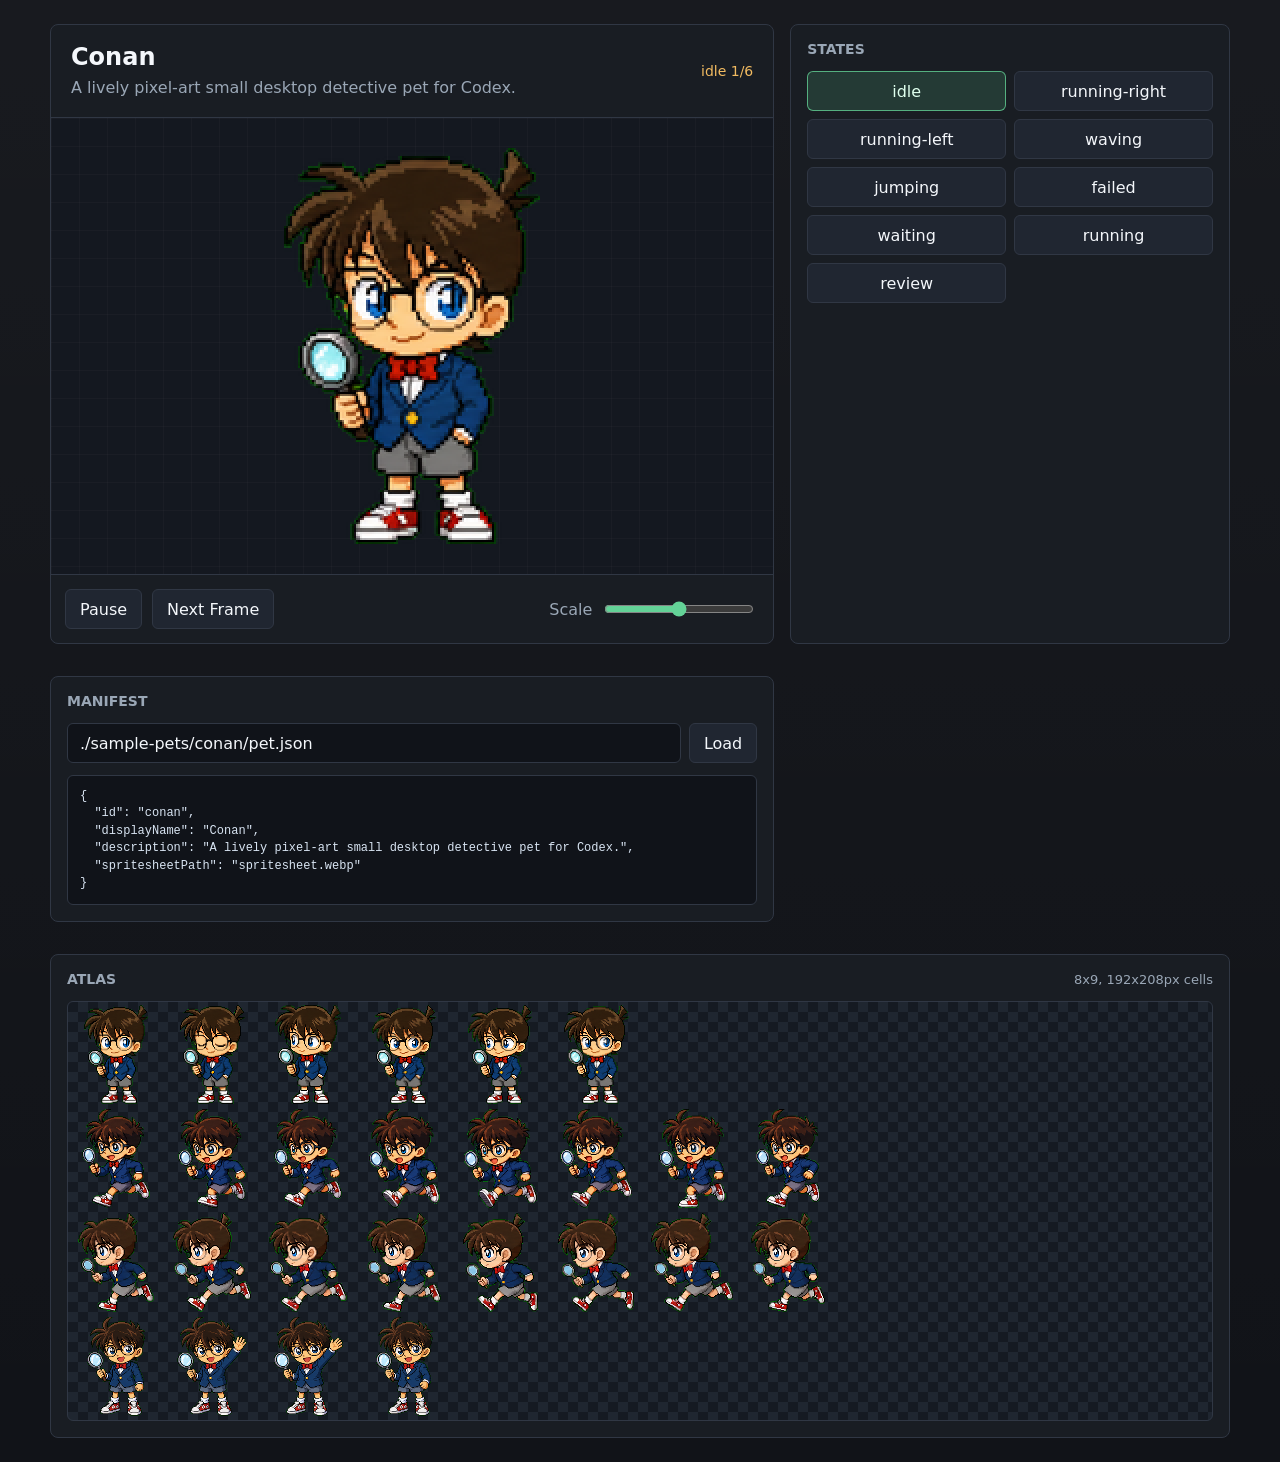
==== index.html @ fe74c302 "feat(runtime): 实现Codex宠物动画本地运行时 - 新增基于固定精灵图集的宠物动画渲染，支持九种状态播放 - 兼容宠物manifest格式，动态解析并加载本地JSON及精灵图 - 提供" ====
<!doctype html>
<html lang="en">
  <head>
    <meta charset="utf-8" />
    <meta name="viewport" content="width=device-width, initial-scale=1" />
    <title>LightPet</title>
    <link rel="icon" href="data:," />
    <link rel="stylesheet" href="./styles.css" />
  </head>
  <body>
    <main class="shell">
      <section class="stage" aria-label="Pet animation preview">
        <div class="topbar">
          <div>
            <h1 id="petName">LightPet</h1>
            <p id="petDescription"></p>
          </div>
          <div class="status" id="frameStatus"></div>
        </div>

        <div class="pet-zone">
          <div class="sprite-backdrop">
            <div id="sprite" class="sprite" aria-live="off"></div>
          </div>
        </div>

        <div class="transport" aria-label="Animation controls">
          <button id="playPause" type="button">Pause</button>
          <button id="nextFrame" type="button">Next Frame</button>
          <label class="scale-control">
            <span>Scale</span>
            <input id="scale" type="range" min="1" max="3" step="0.25" value="2" />
          </label>
        </div>
      </section>

      <section class="panel" aria-label="Animation state selector">
        <h2>States</h2>
        <div id="stateButtons" class="state-grid"></div>
      </section>

      <section class="panel" aria-label="Pet manifest">
        <h2>Manifest</h2>
        <form id="manifestForm" class="manifest-form">
          <input
            id="manifestUrl"
            type="text"
            value="./sample-pets/conan/pet.json"
            aria-label="Manifest URL"
          />
          <button type="submit">Load</button>
        </form>
        <pre id="manifestJson" class="json-view"></pre>
      </section>

      <section class="panel atlas-panel" aria-label="Spritesheet atlas">
        <div class="panel-title-row">
          <h2>Atlas</h2>
          <span id="atlasMeta"></span>
        </div>
        <div class="atlas-frame">
          <img id="atlasImage" alt="Pet spritesheet atlas" />
        </div>
      </section>
    </main>

    <script src="./app.js" type="module"></script>
  </body>
</html>
---- styles.css ----
:root {
  color-scheme: dark;
  --bg: #111318;
  --panel: #191d23;
  --panel-soft: #202631;
  --line: #303744;
  --text: #f4f7fb;
  --muted: #9aa7b6;
  --accent: #63d297;
  --accent-strong: #33b978;
  --amber: #f2bb61;
  --danger: #e66f7a;
}

* {
  box-sizing: border-box;
}

body {
  margin: 0;
  min-height: 100vh;
  background:
    linear-gradient(180deg, rgba(255, 255, 255, 0.03), rgba(255, 255, 255, 0)),
    var(--bg);
  color: var(--text);
  font-family:
    Inter, ui-sans-serif, system-ui, -apple-system, BlinkMacSystemFont, "Segoe UI", sans-serif;
}

button,
input {
  font: inherit;
}

button {
  border: 1px solid var(--line);
  border-radius: 6px;
  background: var(--panel-soft);
  color: var(--text);
  cursor: pointer;
  min-height: 40px;
  padding: 0 14px;
}

button:hover {
  border-color: #4b5667;
  background: #272e3a;
}

button.active {
  border-color: rgba(99, 210, 151, 0.78);
  background: rgba(99, 210, 151, 0.16);
  color: #dfffee;
}

.shell {
  width: min(1180px, calc(100vw - 32px));
  margin: 0 auto;
  padding: 24px 0;
  display: grid;
  grid-template-columns: minmax(320px, 1.4fr) minmax(300px, 0.85fr);
  gap: 16px;
}

.stage,
.panel {
  border: 1px solid var(--line);
  border-radius: 8px;
  background: var(--panel);
}

.stage {
  min-height: 620px;
  display: grid;
  grid-template-rows: auto 1fr auto;
  overflow: hidden;
}

.topbar {
  min-height: 78px;
  padding: 18px 20px;
  display: flex;
  align-items: center;
  justify-content: space-between;
  gap: 16px;
  border-bottom: 1px solid var(--line);
}

h1,
h2,
p {
  margin: 0;
}

h1 {
  font-size: 24px;
  font-weight: 720;
}

h2 {
  font-size: 14px;
  font-weight: 720;
  text-transform: uppercase;
  color: var(--muted);
  letter-spacing: 0;
}

#petDescription {
  margin-top: 6px;
  color: var(--muted);
  line-height: 1.4;
  max-width: 52ch;
}

.status {
  min-width: 142px;
  text-align: right;
  color: var(--amber);
  font-size: 14px;
  white-space: nowrap;
}

.pet-zone {
  min-height: 430px;
  display: grid;
  place-items: center;
  background:
    linear-gradient(90deg, rgba(255, 255, 255, 0.025) 1px, transparent 1px),
    linear-gradient(rgba(255, 255, 255, 0.025) 1px, transparent 1px),
    #141820;
  background-size: 28px 28px;
  overflow: hidden;
}

.sprite-backdrop {
  min-width: 264px;
  min-height: 286px;
  display: grid;
  place-items: center;
}

.sprite {
  width: 384px;
  height: 416px;
  background-repeat: no-repeat;
  image-rendering: pixelated;
  image-rendering: crisp-edges;
}

.transport {
  padding: 14px;
  border-top: 1px solid var(--line);
  display: flex;
  align-items: center;
  flex-wrap: wrap;
  gap: 10px;
}

.scale-control {
  margin-left: auto;
  min-width: 210px;
  color: var(--muted);
  display: flex;
  align-items: center;
  gap: 10px;
}

.scale-control input {
  width: 150px;
  accent-color: var(--accent);
}

.panel {
  padding: 16px;
  min-height: 170px;
}

.panel + .panel {
  margin-top: 16px;
}

.state-grid {
  margin-top: 14px;
  display: grid;
  grid-template-columns: repeat(2, minmax(0, 1fr));
  gap: 8px;
}

.state-grid button {
  justify-content: center;
  overflow-wrap: anywhere;
}

.manifest-form {
  margin-top: 14px;
  display: grid;
  grid-template-columns: minmax(0, 1fr) auto;
  gap: 8px;
}

.manifest-form input {
  min-width: 0;
  border: 1px solid var(--line);
  border-radius: 6px;
  background: #101319;
  color: var(--text);
  padding: 0 12px;
  min-height: 40px;
}

.json-view {
  margin: 12px 0 0;
  max-height: 190px;
  overflow: auto;
  color: #d8e4f2;
  background: #101319;
  border: 1px solid var(--line);
  border-radius: 6px;
  padding: 12px;
  font-size: 12px;
  line-height: 1.45;
}

.atlas-panel {
  grid-column: 1 / -1;
}

.panel-title-row {
  display: flex;
  align-items: center;
  justify-content: space-between;
  gap: 16px;
}

#atlasMeta {
  color: var(--muted);
  font-size: 13px;
}

.atlas-frame {
  margin-top: 14px;
  max-height: 420px;
  overflow: auto;
  border: 1px solid var(--line);
  border-radius: 6px;
  background:
    linear-gradient(45deg, #1f2630 25%, transparent 25%),
    linear-gradient(-45deg, #1f2630 25%, transparent 25%),
    linear-gradient(45deg, transparent 75%, #1f2630 75%),
    linear-gradient(-45deg, transparent 75%, #1f2630 75%),
    #151a22;
  background-position:
    0 0,
    0 10px,
    10px -10px,
    -10px 0;
  background-size: 20px 20px;
}

.atlas-frame img {
  display: block;
  width: 768px;
  max-width: none;
  height: auto;
  image-rendering: pixelated;
}

@media (max-width: 820px) {
  .shell {
    grid-template-columns: 1fr;
    width: min(100vw - 20px, 680px);
    padding: 10px 0;
  }

  .stage {
    min-height: 560px;
  }

  .topbar {
    align-items: flex-start;
    flex-direction: column;
  }

  .status {
    text-align: left;
  }

  .scale-control {
    margin-left: 0;
    width: 100%;
  }

  .scale-control input {
    flex: 1;
  }

  .state-grid {
    grid-template-columns: 1fr;
  }
}
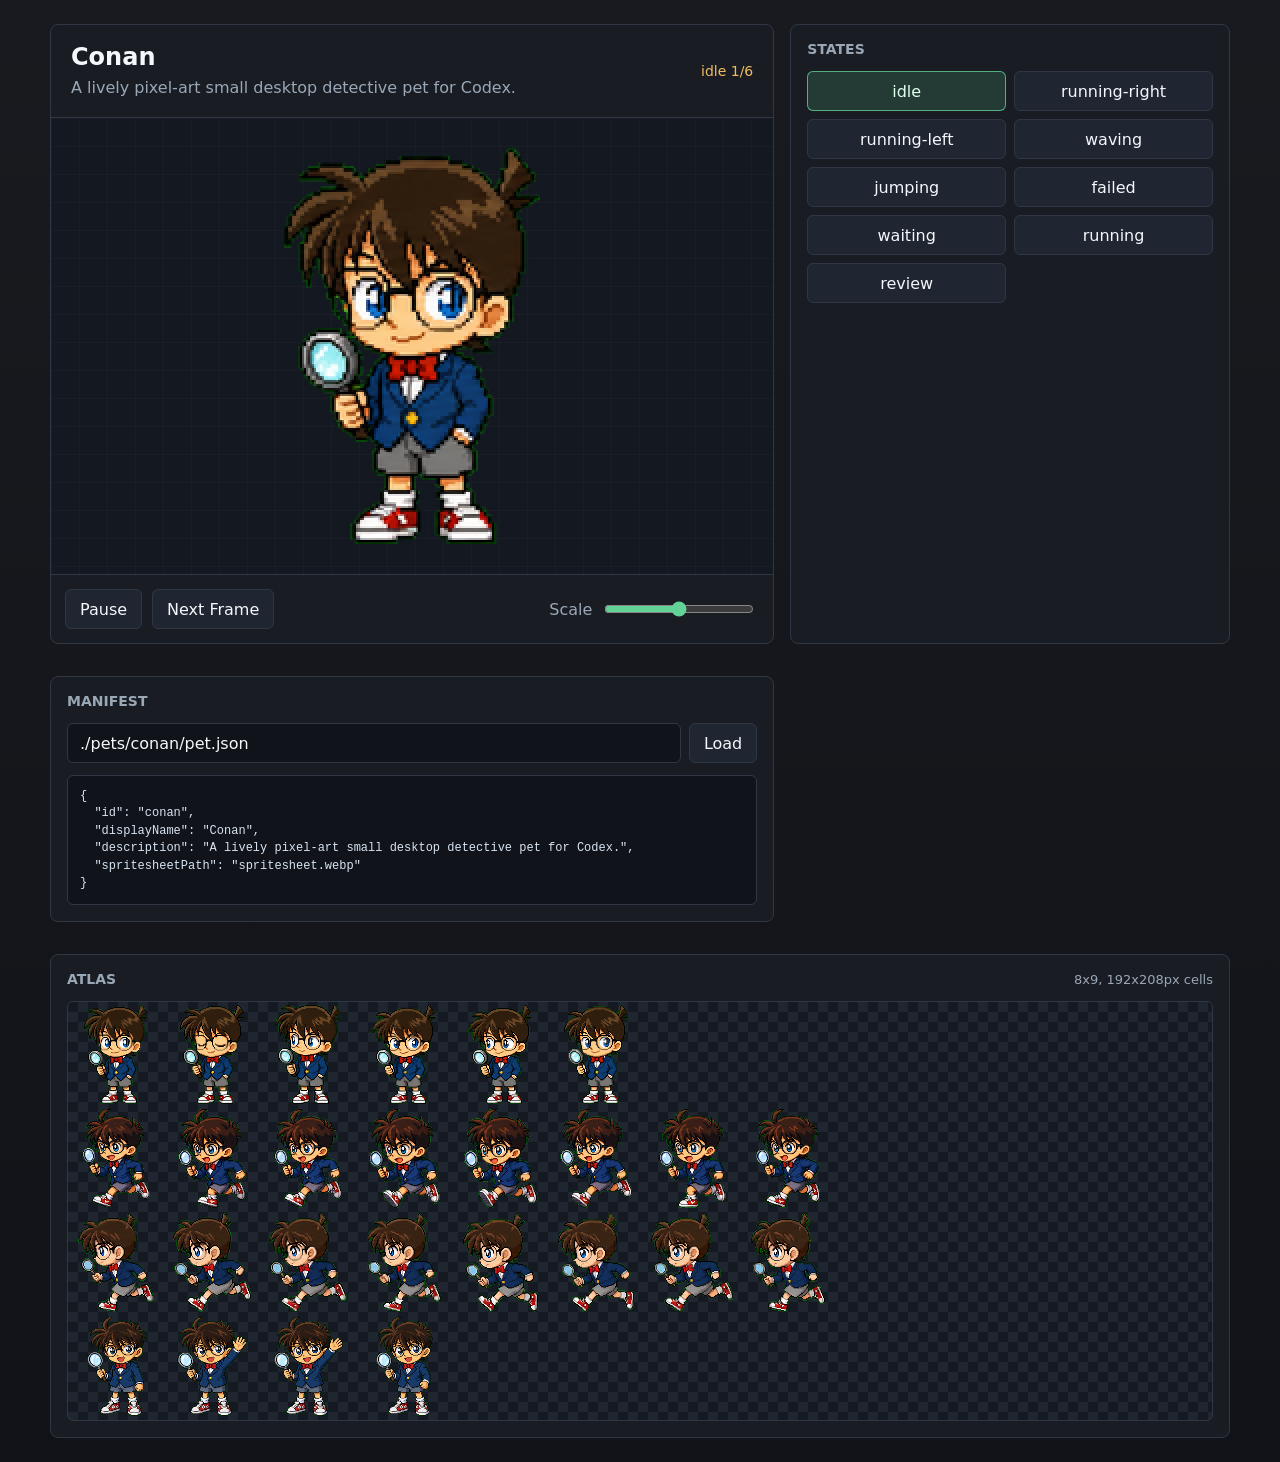
==== commit 03489a2e: "feat(workspace): 优化宠物包路径管理和菜单加载逻辑 - 修改默认宠物清单路径为当前工作区的 pets/<pet-id>/pet.json - 右键菜单仅列出工作区 pets/*/pet" ====
--- a/index.html
+++ b/index.html
@@ -45,7 +45,7 @@
           <input
             id="manifestUrl"
             type="text"
-            value="./sample-pets/conan/pet.json"
+            value="./pets/conan/pet.json"
             aria-label="Manifest URL"
           />
           <button type="submit">Load</button>
--- a/styles.css
+++ b/styles.css
@@ -145,6 +145,10 @@
   background-repeat: no-repeat;
   image-rendering: pixelated;
   image-rendering: crisp-edges;
+}
+
+.sprite.smooth {
+  image-rendering: auto;
 }
 
 .transport {
@@ -265,6 +269,10 @@
   image-rendering: pixelated;
 }
 
+.atlas-frame img.smooth {
+  image-rendering: auto;
+}
+
 @media (max-width: 820px) {
   .shell {
     grid-template-columns: 1fr;
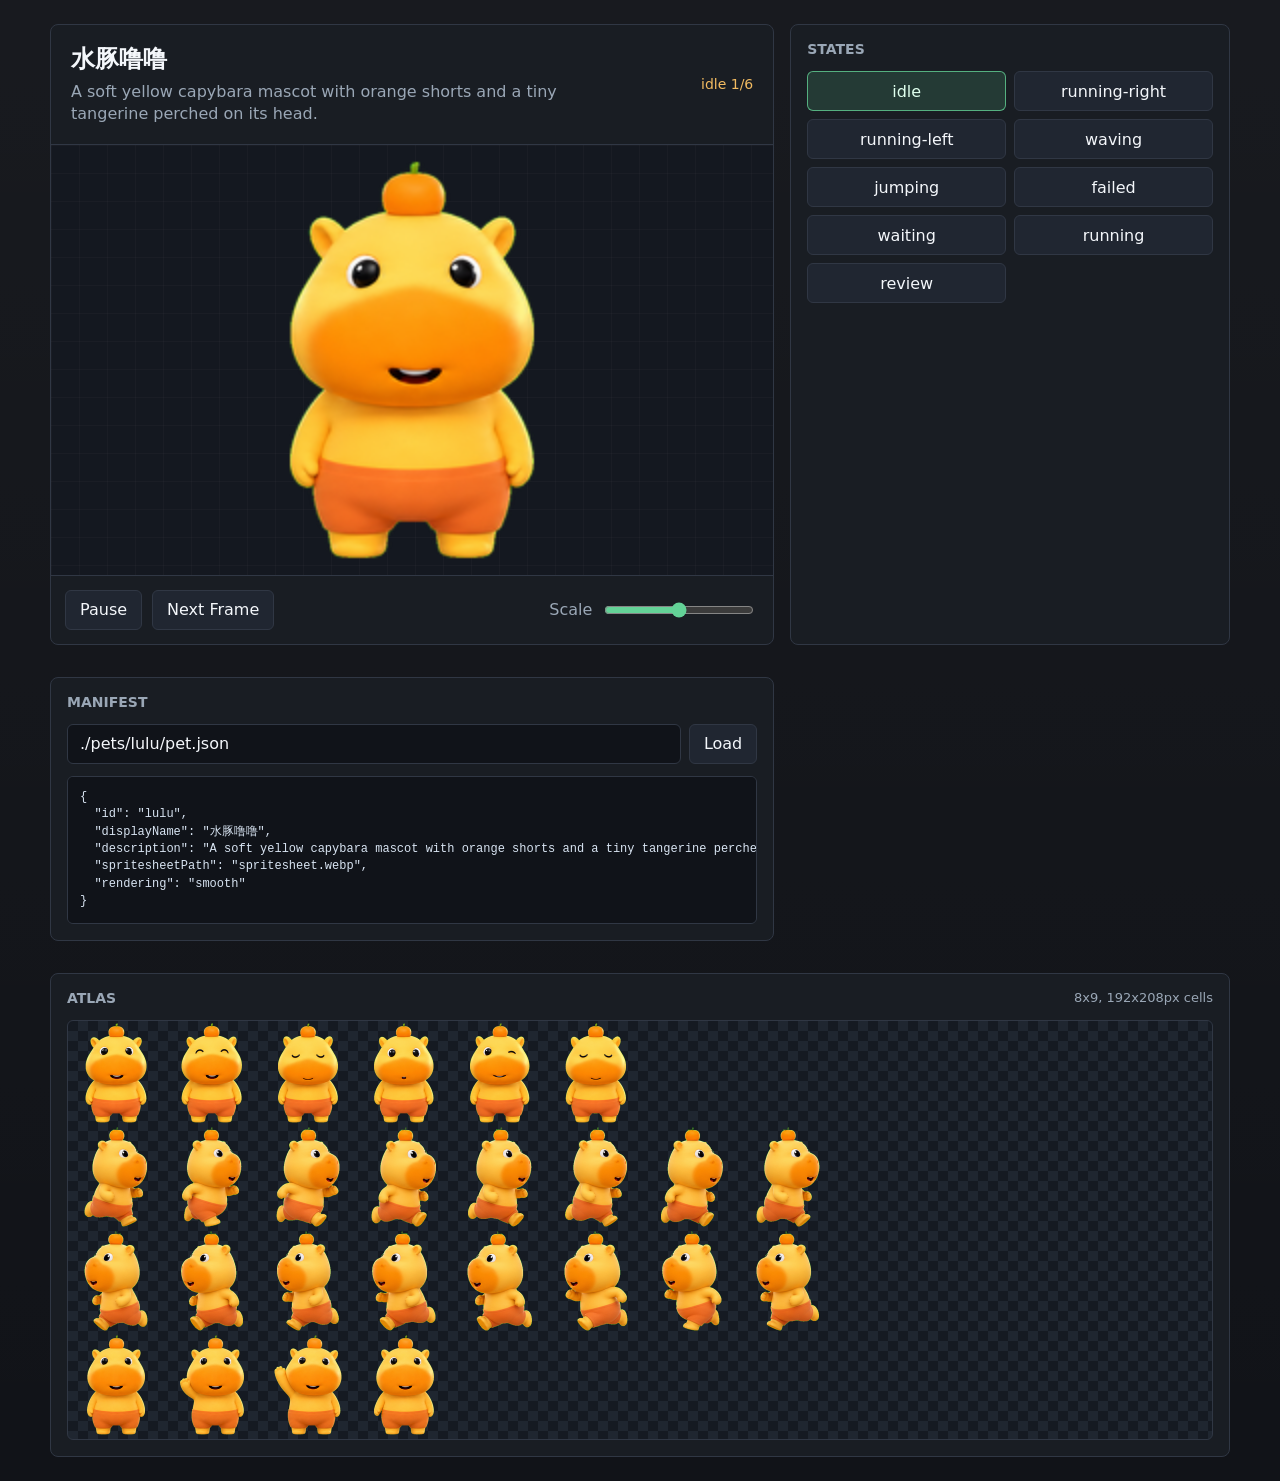
==== commit 8d3e0ed9: "feat(core): 改用 Codex 宠物目录管理和加载宠物包 - 将默认宠物目录由工作区 pets/ 迁移到 `${CODEX_HOME:-$HOME/.codex}/pets/`，实现与 Co" ====
--- a/index.html
+++ b/index.html
@@ -45,7 +45,7 @@
           <input
             id="manifestUrl"
             type="text"
-            value="./pets/conan/pet.json"
+            value="./pets/lulu/pet.json"
             aria-label="Manifest URL"
           />
           <button type="submit">Load</button>
